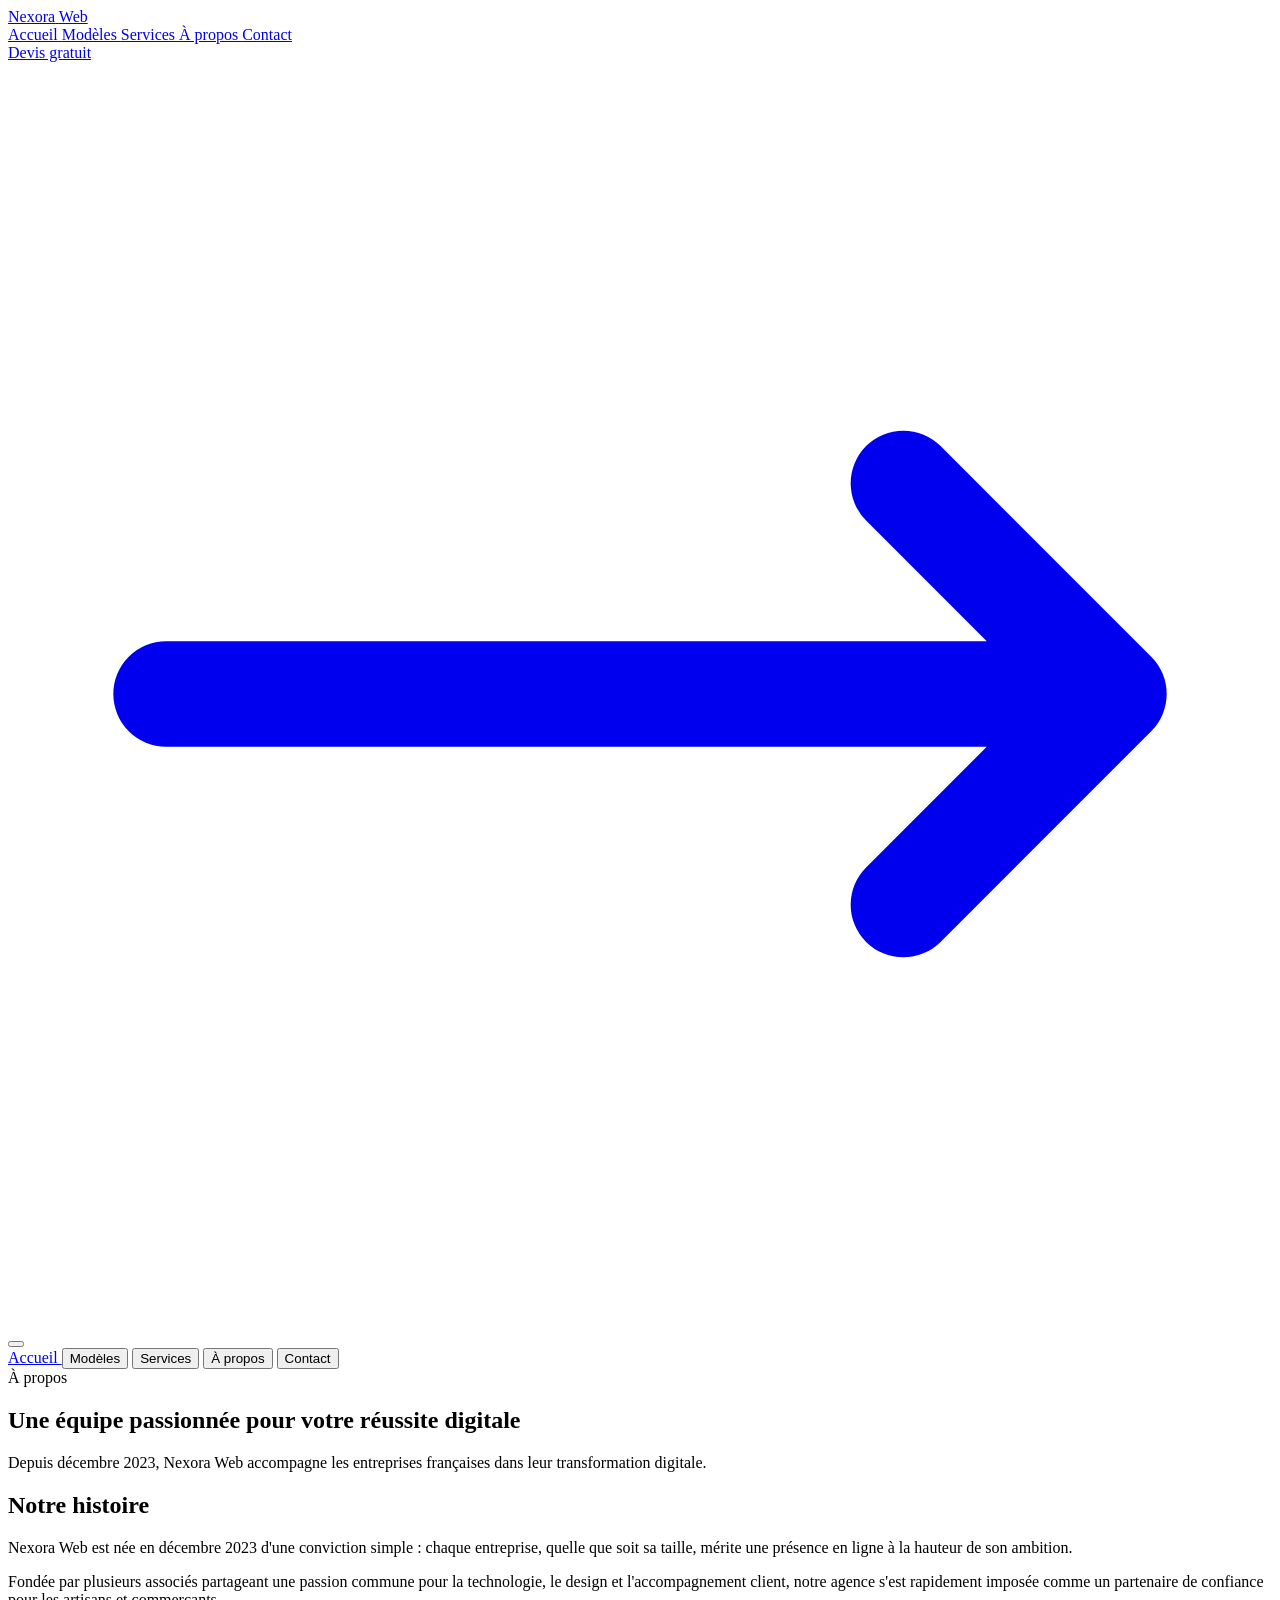
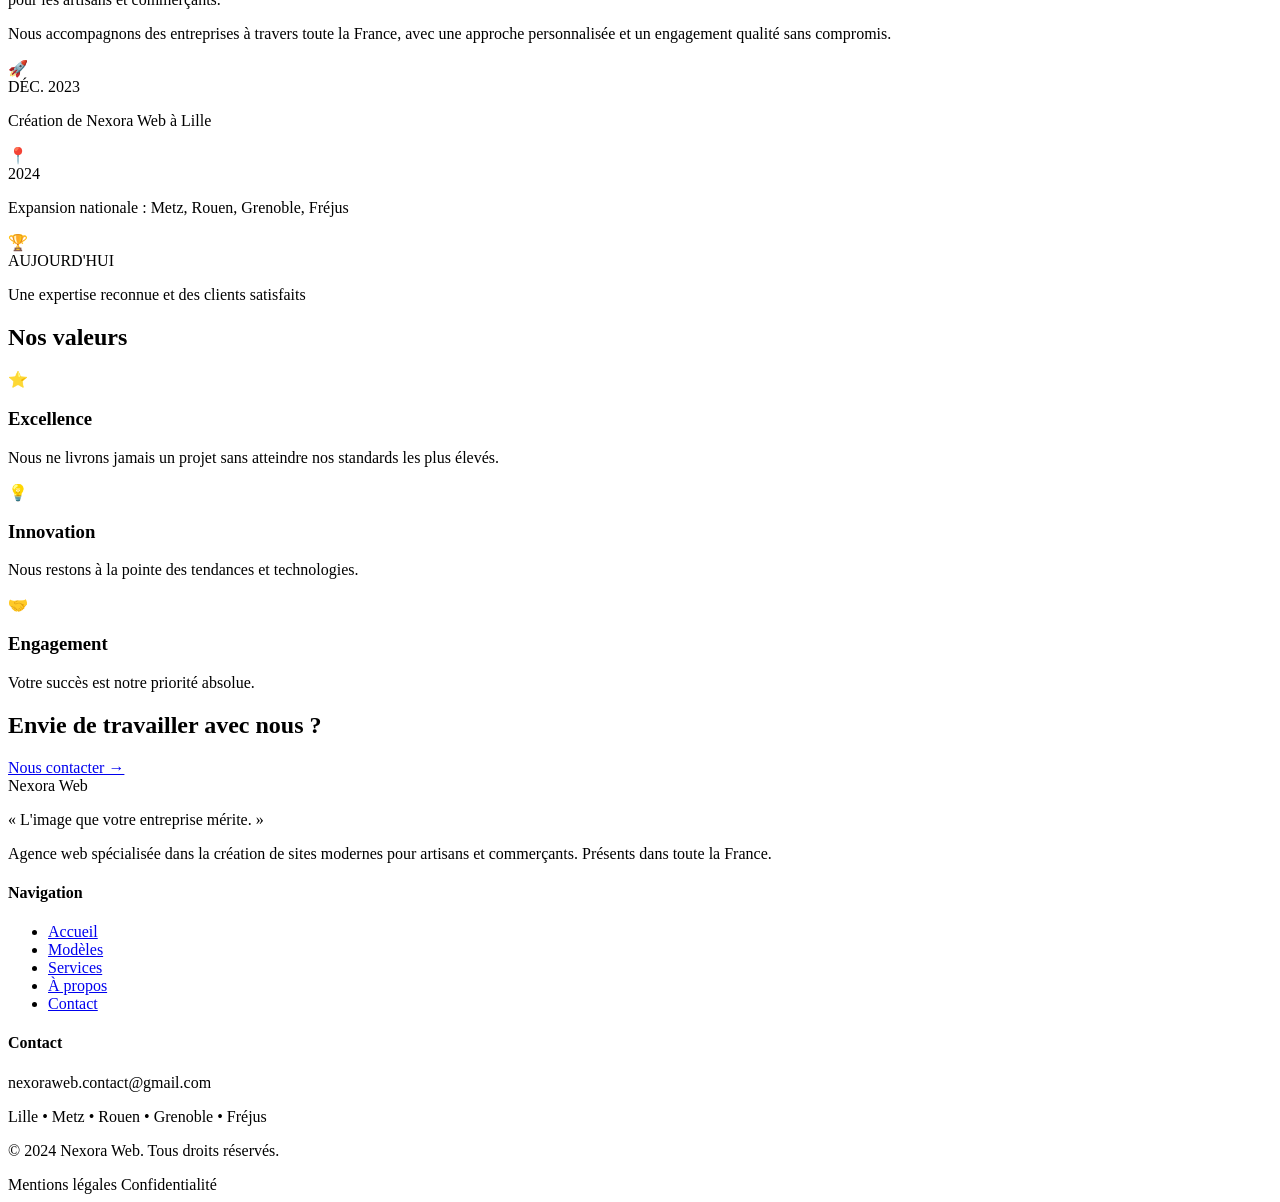
==== about.html @ 643b1c43 "vrai multipage + création de fichiers css pour chaque page" ====
<!DOCTYPE html>
<html lang="fr">
<head>
    <meta charset="UTF-8">
    <meta name="viewport" content="width=device-width, initial-scale=1.0">
    <title>à propos</title>
</head>
<body class="home">
    <div id="nav"></div>


    <main>

        <div id="page-about" class="page">
            <section class="pt-32 pb-16 bg-gradient-to-b from-slate-950 to-slate-900">
                <div class="max-w-7xl mx-auto px-6 lg:px-8">
                <span
                    class="inline-flex items-center gap-2 px-4 py-1.5 bg-blue-500/10 border border-blue-500/20 rounded-full text-blue-400 text-sm font-medium mb-6"
                >
                    <span
                    class="w-1.5 h-1.5 bg-blue-400 rounded-full animate-pulse"
                    ></span>
                    À propos
                </span>
                <h1 class="text-5xl md:text-6xl font-black text-white mb-6">
                    Une équipe passionnée pour votre
                    <span class="gradient-text">réussite digitale</span>
                </h1>
                <p class="text-xl text-slate-400 max-w-2xl">
                    Depuis décembre 2023, Nexora Web accompagne les entreprises
                    françaises dans leur transformation digitale.
                </p>
                </div>
            </section>

            <section class="py-16 bg-slate-900">
                <div class="max-w-7xl mx-auto px-6 lg:px-8">
                <div class="grid lg:grid-cols-2 gap-16 items-center">
                    <div>
                    <h2 class="text-4xl font-black text-white mb-8">
                        Notre histoire
                    </h2>
                    <p class="text-lg text-slate-400 mb-6">
                        Nexora Web est née en décembre 2023 d'une conviction simple :
                        chaque entreprise, quelle que soit sa taille, mérite une
                        présence en ligne à la hauteur de son ambition.
                    </p>
                    <p class="text-lg text-slate-400 mb-6">
                        Fondée par plusieurs associés partageant une passion commune
                        pour la technologie, le design et l'accompagnement client, notre
                        agence s'est rapidement imposée comme un partenaire de confiance
                        pour les artisans et commerçants.
                    </p>
                    <p class="text-lg text-slate-400">
                        Nous accompagnons des entreprises à travers toute la France,
                        avec une approche personnalisée et un engagement qualité sans
                        compromis.
                    </p>
                    </div>
                    <div class="space-y-6">
                    <div class="flex gap-6 items-start">
                        <div
                        class="w-16 h-16 bg-blue-500/10 border border-blue-500/20 rounded-2xl flex items-center justify-center text-2xl shrink-0"
                        >
                        🚀
                        </div>
                        <div>
                        <span class="text-blue-400 font-bold text-sm">DÉC. 2023</span>
                        <p class="text-xl text-white font-semibold mt-1">
                            Création de Nexora Web à Lille
                        </p>
                        </div>
                    </div>
                    <div class="flex gap-6 items-start">
                        <div
                        class="w-16 h-16 bg-blue-500/10 border border-blue-500/20 rounded-2xl flex items-center justify-center text-2xl shrink-0"
                        >
                        📍
                        </div>
                        <div>
                        <span class="text-blue-400 font-bold text-sm">2024</span>
                        <p class="text-xl text-white font-semibold mt-1">
                            Expansion nationale : Metz, Rouen, Grenoble, Fréjus
                        </p>
                        </div>
                    </div>
                    <div class="flex gap-6 items-start">
                        <div
                        class="w-16 h-16 bg-blue-500/10 border border-blue-500/20 rounded-2xl flex items-center justify-center text-2xl shrink-0"
                        >
                        🏆
                        </div>
                        <div>
                        <span class="text-blue-400 font-bold text-sm"
                            >AUJOURD'HUI</span
                        >
                        <p class="text-xl text-white font-semibold mt-1">
                            Une expertise reconnue et des clients satisfaits
                        </p>
                        </div>
                    </div>
                    </div>
                </div>
                </div>
            </section>

            <section class="py-16 bg-slate-950">
                <div class="max-w-7xl mx-auto px-6 lg:px-8">
                <h2 class="text-4xl font-black text-white mb-12 text-center">
                    Nos valeurs
                </h2>
                <div class="grid md:grid-cols-3 gap-8">
                    <div
                    class="p-10 bg-slate-900/50 rounded-3xl border border-white/5 text-center"
                    >
                    <div class="text-6xl mb-6">⭐</div>
                    <h3 class="text-2xl font-bold text-amber-400 mb-4">Excellence</h3>
                    <p class="text-slate-400">
                        Nous ne livrons jamais un projet sans atteindre nos standards
                        les plus élevés.
                    </p>
                    </div>
                    <div
                    class="p-10 bg-slate-900/50 rounded-3xl border border-white/5 text-center"
                    >
                    <div class="text-6xl mb-6">💡</div>
                    <h3 class="text-2xl font-bold gradient-text mb-4">Innovation</h3>
                    <p class="text-slate-400">
                        Nous restons à la pointe des tendances et technologies.
                    </p>
                    </div>
                    <div
                    class="p-10 bg-slate-900/50 rounded-3xl border border-white/5 text-center"
                    >
                    <div class="text-6xl mb-6">🤝</div>
                    <h3 class="text-2xl font-bold text-emerald-400 mb-4">
                        Engagement
                    </h3>
                    <p class="text-slate-400">
                        Votre succès est notre priorité absolue.
                    </p>
                    </div>
                </div>
                </div>
            </section>

            <section class="py-24 bg-gradient-to-br from-blue-600 to-indigo-700">
                <div class="max-w-4xl mx-auto px-6 text-center">
                <h2 class="text-4xl md:text-5xl font-black text-white mb-6">
                    Envie de travailler avec nous ?
                </h2>
                <a
                    href="./contact.html"
                    class="px-10 py-5 bg-white text-blue-600 font-bold text-lg rounded-2xl hover:shadow-2xl transition-all"
                >
                    Nous contacter →
                </a>
                </div>
            </section>
        </div>

    </main>



    <div id="footer"></div>

    <script src="./assets/js/main.js"></script>
</body>
</html>
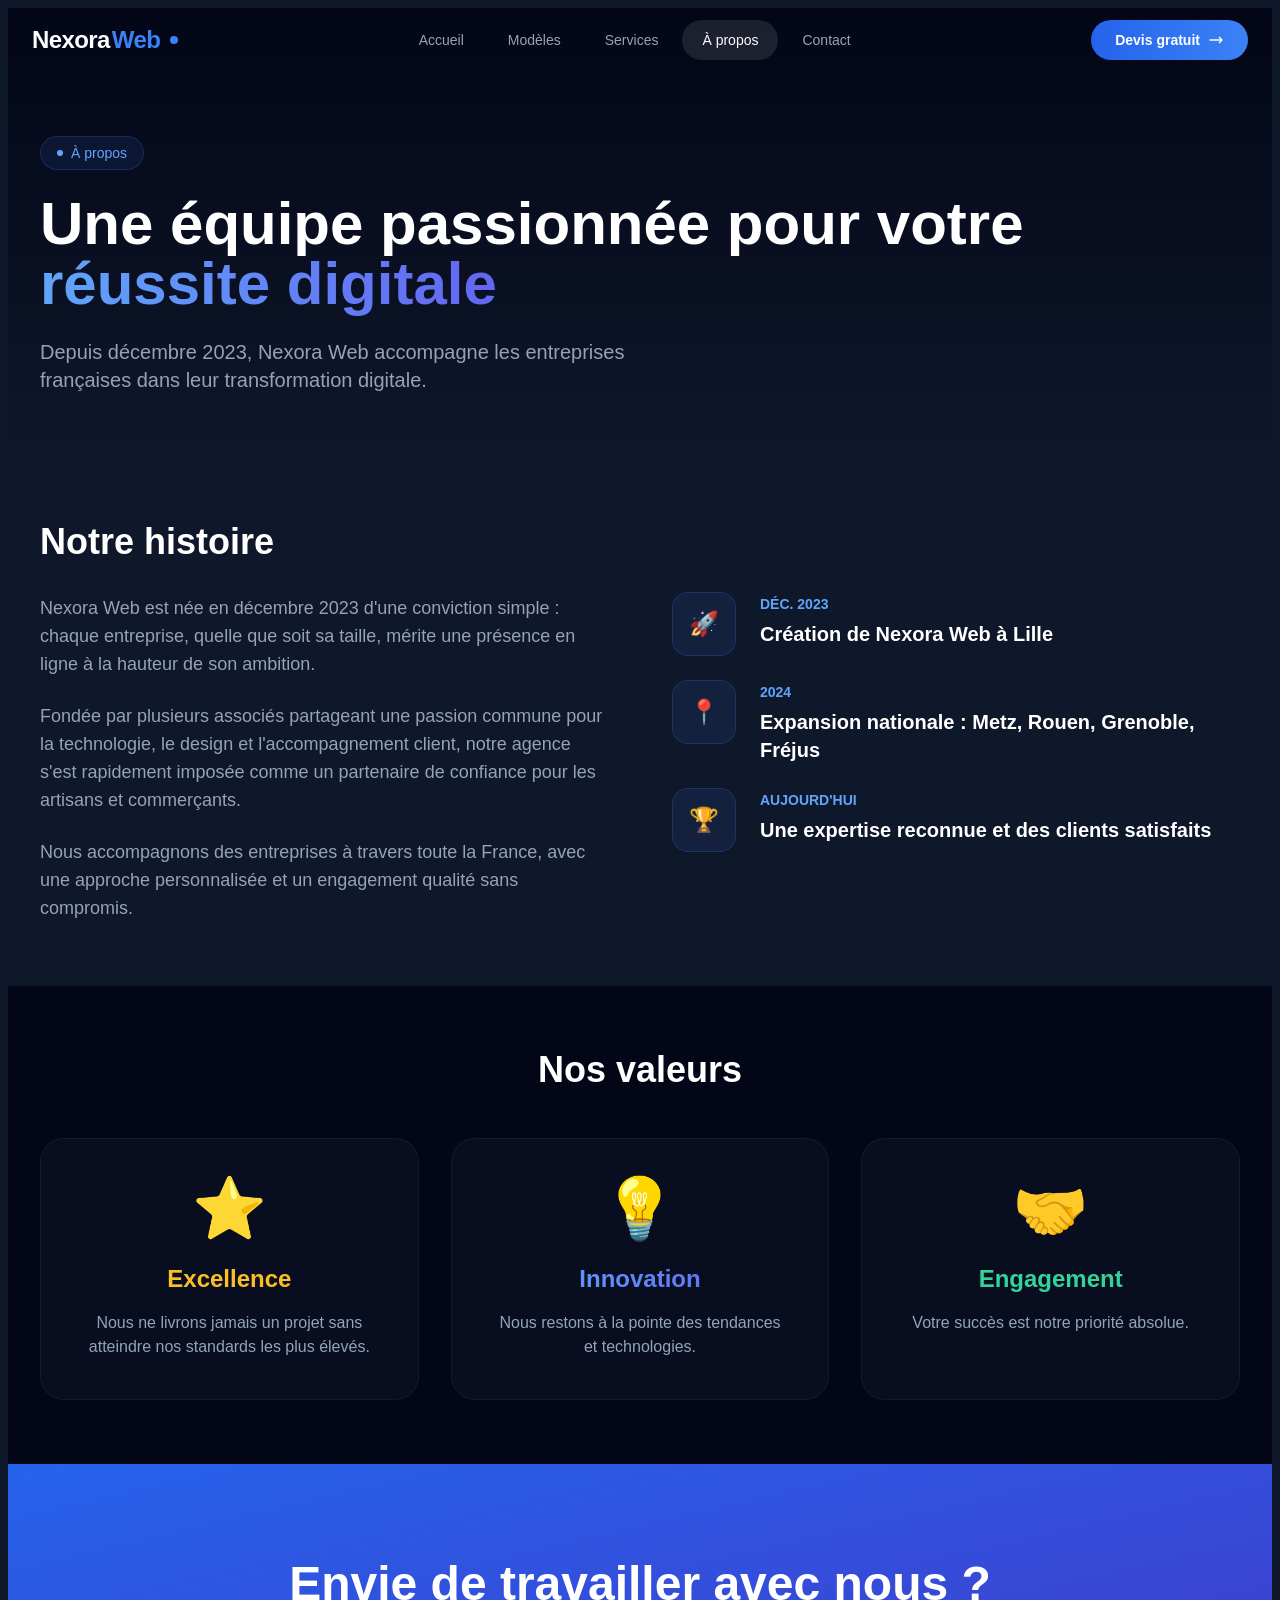
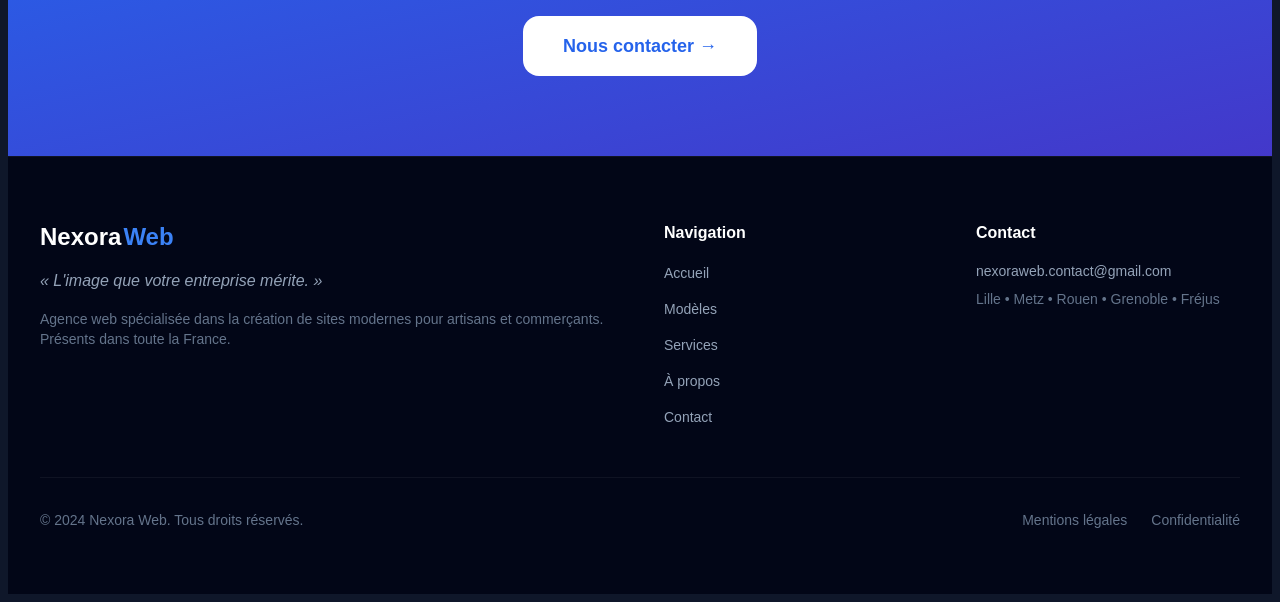
==== commit 3d4d6289: "fix bug css" ====
--- a/about.html
+++ b/about.html
@@ -4,6 +4,7 @@
     <meta charset="UTF-8">
     <meta name="viewport" content="width=device-width, initial-scale=1.0">
     <title>à propos</title>
+    <link href="./assets/css/base.css" rel="stylesheet"/>
 </head>
 <body class="home">
     <div id="nav"></div>
@@ -11,7 +12,7 @@
 
     <main>
 
-        <div id="page-about" class="page">
+        <div id="page-about" >
             <section class="pt-32 pb-16 bg-gradient-to-b from-slate-950 to-slate-900">
                 <div class="max-w-7xl mx-auto px-6 lg:px-8">
                 <span
--- a/assets/css/base.css
+++ b/assets/css/base.css
@@ -0,0 +1,2032 @@
+* {
+    font-family:
+        "Inter",
+        -apple-system,
+        BlinkMacSystemFont,
+        sans-serif;
+}
+
+html {
+    scroll-behavior: smooth;
+}
+
+.gradient-text {
+    background: linear-gradient(to right, #60a5fa, #6366f1);
+    -webkit-background-clip: text;
+    -webkit-text-fill-color: transparent;
+    background-clip: text;
+}
+
+.page {
+    display: none;
+}
+
+.page.active {
+    display: block;
+}
+
+.nav-link.active {
+    color: white !important;
+    background: rgba(255, 255, 255, 0.1) !important;
+}
+
+.project-card:hover .project-overlay {
+    opacity: 1;
+}
+
+@keyframes float {
+
+    0%,
+    100% {
+        transform: translateY(0px) rotate(12deg);
+    }
+
+    50% {
+        transform: translateY(-10px) rotate(12deg);
+    }
+}
+
+.animate-float {
+    animation: float 3s ease-in-out infinite;
+}
+
+*,
+::before,
+::after {
+    --tw-border-spacing-x: 0;
+    --tw-border-spacing-y: 0;
+    --tw-translate-x: 0;
+    --tw-translate-y: 0;
+    --tw-rotate: 0;
+    --tw-skew-x: 0;
+    --tw-skew-y: 0;
+    --tw-scale-x: 1;
+    --tw-scale-y: 1;
+    --tw-pan-x: ;
+    --tw-pan-y: ;
+    --tw-pinch-zoom: ;
+    --tw-scroll-snap-strictness: proximity;
+    --tw-gradient-from-position: ;
+    --tw-gradient-via-position: ;
+    --tw-gradient-to-position: ;
+    --tw-ordinal: ;
+    --tw-slashed-zero: ;
+    --tw-numeric-figure: ;
+    --tw-numeric-spacing: ;
+    --tw-numeric-fraction: ;
+    --tw-ring-inset: ;
+    --tw-ring-offset-width: 0px;
+    --tw-ring-offset-color: #fff;
+    --tw-ring-color: rgb(59 130 246 / 0.5);
+    --tw-ring-offset-shadow: 0 0 #0000;
+    --tw-ring-shadow: 0 0 #0000;
+    --tw-shadow: 0 0 #0000;
+    --tw-shadow-colored: 0 0 #0000;
+    --tw-blur: ;
+    --tw-brightness: ;
+    --tw-contrast: ;
+    --tw-grayscale: ;
+    --tw-hue-rotate: ;
+    --tw-invert: ;
+    --tw-saturate: ;
+    --tw-sepia: ;
+    --tw-drop-shadow: ;
+    --tw-backdrop-blur: ;
+    --tw-backdrop-brightness: ;
+    --tw-backdrop-contrast: ;
+    --tw-backdrop-grayscale: ;
+    --tw-backdrop-hue-rotate: ;
+    --tw-backdrop-invert: ;
+    --tw-backdrop-opacity: ;
+    --tw-backdrop-saturate: ;
+    --tw-backdrop-sepia: ;
+    --tw-contain-size: ;
+    --tw-contain-layout: ;
+    --tw-contain-paint: ;
+    --tw-contain-style: ;
+}
+
+::backdrop {
+    --tw-border-spacing-x: 0;
+    --tw-border-spacing-y: 0;
+    --tw-translate-x: 0;
+    --tw-translate-y: 0;
+    --tw-rotate: 0;
+    --tw-skew-x: 0;
+    --tw-skew-y: 0;
+    --tw-scale-x: 1;
+    --tw-scale-y: 1;
+    --tw-pan-x: ;
+    --tw-pan-y: ;
+    --tw-pinch-zoom: ;
+    --tw-scroll-snap-strictness: proximity;
+    --tw-gradient-from-position: ;
+    --tw-gradient-via-position: ;
+    --tw-gradient-to-position: ;
+    --tw-ordinal: ;
+    --tw-slashed-zero: ;
+    --tw-numeric-figure: ;
+    --tw-numeric-spacing: ;
+    --tw-numeric-fraction: ;
+    --tw-ring-inset: ;
+    --tw-ring-offset-width: 0px;
+    --tw-ring-offset-color: #fff;
+    --tw-ring-color: rgb(59 130 246 / 0.5);
+    --tw-ring-offset-shadow: 0 0 #0000;
+    --tw-ring-shadow: 0 0 #0000;
+    --tw-shadow: 0 0 #0000;
+    --tw-shadow-colored: 0 0 #0000;
+    --tw-blur: ;
+    --tw-brightness: ;
+    --tw-contrast: ;
+    --tw-grayscale: ;
+    --tw-hue-rotate: ;
+    --tw-invert: ;
+    --tw-saturate: ;
+    --tw-sepia: ;
+    --tw-drop-shadow: ;
+    --tw-backdrop-blur: ;
+    --tw-backdrop-brightness: ;
+    --tw-backdrop-contrast: ;
+    --tw-backdrop-grayscale: ;
+    --tw-backdrop-hue-rotate: ;
+    --tw-backdrop-invert: ;
+    --tw-backdrop-opacity: ;
+    --tw-backdrop-saturate: ;
+    --tw-backdrop-sepia: ;
+    --tw-contain-size: ;
+    --tw-contain-layout: ;
+    --tw-contain-paint: ;
+    --tw-contain-style: ;
+}
+
+/* ! tailwindcss v3.4.17 | MIT License | https://tailwindcss.com */
+*,
+::after,
+::before {
+    box-sizing: border-box;
+    border-width: 0;
+    border-style: solid;
+    border-color: #e5e7eb;
+}
+
+::after,
+::before {
+    --tw-content: "";
+}
+
+:host,
+html {
+    line-height: 1.5;
+    -webkit-text-size-adjust: 100%;
+    -moz-tab-size: 4;
+    tab-size: 4;
+    font-family:
+        ui-sans-serif, system-ui, sans-serif, "Apple Color Emoji",
+        "Segoe UI Emoji", "Segoe UI Symbol", "Noto Color Emoji";
+    font-feature-settings: normal;
+    font-variation-settings: normal;
+    -webkit-tap-highlight-color: transparent;
+}
+
+body {
+    background: #0f172a;
+    color: white;
+    min-height: 100vh;
+}
+
+
+
+hr {
+    height: 0;
+    color: inherit;
+    border-top-width: 1px;
+}
+
+abbr:where([title]) {
+    -webkit-text-decoration: underline dotted;
+    text-decoration: underline dotted;
+}
+
+h1,
+h2,
+h3,
+h4,
+h5,
+h6 {
+    font-size: inherit;
+    font-weight: inherit;
+}
+
+a {
+    color: inherit;
+    text-decoration: inherit;
+}
+
+b,
+strong {
+    font-weight: bolder;
+}
+
+code,
+kbd,
+pre,
+samp {
+    font-family:
+        ui-monospace, SFMono-Regular, Menlo, Monaco, Consolas,
+        "Liberation Mono", "Courier New", monospace;
+    font-feature-settings: normal;
+    font-variation-settings: normal;
+    font-size: 1em;
+}
+
+small {
+    font-size: 80%;
+}
+
+sub,
+sup {
+    font-size: 75%;
+    line-height: 0;
+    position: relative;
+    vertical-align: baseline;
+}
+
+sub {
+    bottom: -0.25em;
+}
+
+sup {
+    top: -0.5em;
+}
+
+table {
+    text-indent: 0;
+    border-color: inherit;
+    border-collapse: collapse;
+}
+
+button,
+input,
+optgroup,
+select,
+textarea {
+    font-family: inherit;
+    font-feature-settings: inherit;
+    font-variation-settings: inherit;
+    font-size: 100%;
+    font-weight: inherit;
+    line-height: inherit;
+    letter-spacing: inherit;
+    color: inherit;
+    margin: 0;
+    padding: 0;
+}
+
+button,
+select {
+    text-transform: none;
+}
+
+button,
+input:where([type="button"]),
+input:where([type="reset"]),
+input:where([type="submit"]) {
+    appearance: textfield;
+    -webkit-appearance: button;
+    background-color: transparent;
+    background-image: none;
+}
+
+:-moz-focusring {
+    outline: auto;
+}
+
+:-moz-ui-invalid {
+    box-shadow: none;
+}
+
+progress {
+    vertical-align: baseline;
+}
+
+::-webkit-inner-spin-button,
+::-webkit-outer-spin-button {
+    height: auto;
+}
+
+[type="search"] {
+    appearance: textfield;
+    -webkit-appearance: textfield;
+    outline-offset: -2px;
+}
+
+::-webkit-search-decoration {
+    -webkit-appearance: none;
+}
+
+::-webkit-file-upload-button {
+    -webkit-appearance: button;
+    font: inherit;
+}
+
+summary {
+    display: list-item;
+}
+
+blockquote,
+dd,
+dl,
+figure,
+h1,
+h2,
+h3,
+h4,
+h5,
+h6,
+hr,
+p,
+pre {
+    margin: 0;
+}
+
+fieldset {
+    margin: 0;
+    padding: 0;
+}
+
+legend {
+    padding: 0;
+}
+
+menu,
+ol,
+ul {
+    list-style: none;
+    margin: 0;
+    padding: 0;
+}
+
+dialog {
+    padding: 0;
+}
+
+textarea {
+    resize: vertical;
+}
+
+input::placeholder,
+textarea::placeholder {
+    opacity: 1;
+    color: #9ca3af;
+}
+
+[role="button"],
+button {
+    cursor: pointer;
+}
+
+:disabled {
+    cursor: default;
+}
+
+audio,
+canvas,
+embed,
+iframe,
+img,
+object,
+svg,
+video {
+    display: block;
+
+}
+
+img,
+video {
+    max-width: 100%;
+    height: auto;
+}
+
+[hidden]:where(:not([hidden="until-found"])) {
+    display: none;
+}
+
+.fixed {
+    position: fixed;
+}
+
+.absolute {
+    position: absolute;
+}
+
+.relative {
+    position: relative;
+}
+
+.inset-0 {
+    inset: 0px;
+}
+
+.inset-4 {
+    inset: 1rem;
+}
+
+.-left-4 {
+    left: -1rem;
+}
+
+.bottom-0 {
+    bottom: 0px;
+}
+
+.bottom-16 {
+    bottom: 4rem;
+}
+
+.left-0 {
+    left: 0px;
+}
+
+.left-1\/4 {
+    left: 25%;
+}
+
+.left-12 {
+    left: 3rem;
+}
+
+.right-0 {
+    right: 0px;
+}
+
+.right-1\/4 {
+    right: 25%;
+}
+
+.right-8 {
+    right: 2rem;
+}
+
+.top-0 {
+    top: 0px;
+}
+
+.top-28 {
+    top: 7rem;
+}
+
+.top-36 {
+    top: 9rem;
+}
+
+.z-10 {
+    z-index: 10;
+}
+
+.z-50 {
+    z-index: 50;
+}
+
+.mx-auto {
+    margin-left: auto;
+    margin-right: auto;
+}
+
+.mb-1 {
+    margin-bottom: 0.25rem;
+}
+
+.mb-1\.5 {
+    margin-bottom: 0.375rem;
+}
+
+.mb-10 {
+    margin-bottom: 2.5rem;
+}
+
+.mb-12 {
+    margin-bottom: 3rem;
+}
+
+.mb-16 {
+    margin-bottom: 4rem;
+}
+
+.mb-2 {
+    margin-bottom: 0.5rem;
+}
+
+.mb-3 {
+    margin-bottom: 0.75rem;
+}
+
+.mb-4 {
+    margin-bottom: 1rem;
+}
+
+.mb-6 {
+    margin-bottom: 1.5rem;
+}
+
+.mb-8 {
+    margin-bottom: 2rem;
+}
+
+.ml-2 {
+    margin-left: 0.5rem;
+}
+
+.mt-1 {
+    margin-top: 0.25rem;
+}
+
+.mt-12 {
+    margin-top: 3rem;
+}
+
+.mt-16 {
+    margin-top: 4rem;
+}
+
+.mt-2 {
+    margin-top: 0.5rem;
+}
+
+.mt-3 {
+    margin-top: 0.75rem;
+}
+
+.mt-4 {
+    margin-top: 1rem;
+}
+
+.block {
+    display: block;
+}
+
+.flex {
+    display: flex;
+}
+
+.inline-flex {
+    display: inline-flex;
+}
+
+.grid {
+    display: grid;
+}
+
+.hidden {
+    display: none;
+}
+
+.h-0\.5 {
+    height: 0.125rem;
+}
+
+.h-1\.5 {
+    height: 0.375rem;
+}
+
+.h-10 {
+    height: 2.5rem;
+}
+
+.h-12 {
+    height: 3rem;
+}
+
+.h-14 {
+    height: 3.5rem;
+}
+
+.h-16 {
+    height: 4rem;
+}
+
+.h-2 {
+    height: 0.5rem;
+}
+
+.h-2\.5 {
+    height: 0.625rem;
+}
+
+.h-20 {
+    height: 5rem;
+}
+
+.h-24 {
+    height: 6rem;
+}
+
+.h-3 {
+    height: 0.75rem;
+}
+
+.h-4 {
+    height: 1rem;
+}
+
+.h-6 {
+    height: 1.5rem;
+}
+
+.h-7 {
+    height: 1.75rem;
+}
+
+.h-8 {
+    height: 2rem;
+}
+
+.h-80 {
+    height: 20rem;
+}
+
+.h-96 {
+    height: 24rem;
+}
+
+.h-\[600px\] {
+    height: 600px;
+}
+
+.h-64 {
+    height: 16rem;
+}
+
+.max-h-0 {
+    max-height: 0px;
+}
+
+.min-h-screen {
+    min-height: 100vh;
+}
+
+.w-1\.5 {
+    width: 0.375rem;
+}
+
+.w-10 {
+    width: 2.5rem;
+}
+
+.w-12 {
+    width: 3rem;
+}
+
+.w-14 {
+    width: 3.5rem;
+}
+
+.w-16 {
+    width: 4rem;
+}
+
+.w-2 {
+    width: 0.5rem;
+}
+
+.w-2\.5 {
+    width: 0.625rem;
+}
+
+.w-2\/3 {
+    width: 66.666667%;
+}
+
+.w-20 {
+    width: 5rem;
+}
+
+.w-3\/4 {
+    width: 75%;
+}
+
+.w-4 {
+    width: 1rem;
+}
+
+.w-6 {
+    width: 1.5rem;
+}
+
+.w-64 {
+    width: 16rem;
+}
+
+.w-7 {
+    width: 1.75rem;
+}
+
+.w-72 {
+    width: 18rem;
+}
+
+.w-8 {
+    width: 2rem;
+}
+
+.w-80 {
+    width: 20rem;
+}
+
+.w-96 {
+    width: 24rem;
+}
+
+.w-full {
+    width: 100%;
+}
+
+.w-1\/2 {
+    width: 50%;
+}
+
+.max-w-2xl {
+    max-width: 42rem;
+}
+
+.max-w-4xl {
+    max-width: 56rem;
+}
+
+.max-w-7xl {
+    max-width: 80rem;
+}
+
+.max-w-xl {
+    max-width: 36rem;
+}
+
+.flex-1 {
+    flex: 1 1 0%;
+}
+
+.shrink-0 {
+    flex-shrink: 0;
+}
+
+@keyframes pulse {
+    50% {
+        opacity: 0.5;
+    }
+}
+
+.animate-pulse {
+    animation: pulse 2s cubic-bezier(0.4, 0, 0.6, 1) infinite;
+}
+
+.cursor-pointer {
+    cursor: pointer;
+}
+
+.resize-none {
+    resize: none;
+}
+
+.grid-cols-3 {
+    grid-template-columns: repeat(3, minmax(0, 1fr));
+}
+
+.grid-cols-2 {
+    grid-template-columns: repeat(2, minmax(0, 1fr));
+}
+
+.flex-col {
+    flex-direction: column;
+}
+
+.flex-wrap {
+    flex-wrap: wrap;
+}
+
+.items-start {
+    align-items: flex-start;
+}
+
+.items-center {
+    align-items: center;
+}
+
+.justify-end {
+    justify-content: flex-end;
+}
+
+.justify-center {
+    justify-content: center;
+}
+
+.justify-between {
+    justify-content: space-between;
+}
+
+.gap-0\.5 {
+    gap: 0.125rem;
+}
+
+.gap-1 {
+    gap: 0.25rem;
+}
+
+.gap-1\.5 {
+    gap: 0.375rem;
+}
+
+.gap-12 {
+    gap: 3rem;
+}
+
+.gap-16 {
+    gap: 4rem;
+}
+
+.gap-2 {
+    gap: 0.5rem;
+}
+
+.gap-3 {
+    gap: 0.75rem;
+}
+
+.gap-4 {
+    gap: 1rem;
+}
+
+.gap-6 {
+    gap: 1.5rem;
+}
+
+.gap-8 {
+    gap: 2rem;
+}
+
+.space-y-24> :not([hidden])~ :not([hidden]) {
+    --tw-space-y-reverse: 0;
+    margin-top: calc(6rem * calc(1 - var(--tw-space-y-reverse)));
+    margin-bottom: calc(6rem * var(--tw-space-y-reverse));
+}
+
+.space-y-3> :not([hidden])~ :not([hidden]) {
+    --tw-space-y-reverse: 0;
+    margin-top: calc(0.75rem * calc(1 - var(--tw-space-y-reverse)));
+    margin-bottom: calc(0.75rem * var(--tw-space-y-reverse));
+}
+
+.space-y-4> :not([hidden])~ :not([hidden]) {
+    --tw-space-y-reverse: 0;
+    margin-top: calc(1rem * calc(1 - var(--tw-space-y-reverse)));
+    margin-bottom: calc(1rem * var(--tw-space-y-reverse));
+}
+
+.space-y-6> :not([hidden])~ :not([hidden]) {
+    --tw-space-y-reverse: 0;
+    margin-top: calc(1.5rem * calc(1 - var(--tw-space-y-reverse)));
+    margin-bottom: calc(1.5rem * var(--tw-space-y-reverse));
+}
+
+.space-y-8> :not([hidden])~ :not([hidden]) {
+    --tw-space-y-reverse: 0;
+    margin-top: calc(2rem * calc(1 - var(--tw-space-y-reverse)));
+    margin-bottom: calc(2rem * var(--tw-space-y-reverse));
+}
+
+.overflow-hidden {
+    overflow: hidden;
+}
+
+.overflow-x-hidden {
+    overflow-x: hidden;
+}
+
+.rounded {
+    border-radius: 0.25rem;
+}
+
+.rounded-2xl {
+    border-radius: 1rem;
+}
+
+.rounded-3xl {
+    border-radius: 1.5rem;
+}
+
+.rounded-full {
+    border-radius: 9999px;
+}
+
+.rounded-lg {
+    border-radius: 0.5rem;
+}
+
+.rounded-xl {
+    border-radius: 0.75rem;
+}
+
+.border {
+    border-width: 1px;
+}
+
+.border-2 {
+    border-width: 2px;
+}
+
+.border-t {
+    border-top-width: 1px;
+}
+
+.border-blue-500\/20 {
+    border-color: rgb(59 130 246 / 0.2);
+}
+
+.border-blue-500\/30 {
+    border-color: rgb(59 130 246 / 0.3);
+}
+
+.border-white\/10 {
+    border-color: rgb(255 255 255 / 0.1);
+}
+
+.border-white\/20 {
+    border-color: rgb(255 255 255 / 0.2);
+}
+
+.border-white\/30 {
+    border-color: rgb(255 255 255 / 0.3);
+}
+
+.border-white\/5 {
+    border-color: rgb(255 255 255 / 0.05);
+}
+
+.bg-amber-500\/10 {
+    background-color: rgb(245 158 11 / 0.1);
+}
+
+.bg-amber-500\/30 {
+    background-color: rgb(245 158 11 / 0.3);
+}
+
+.bg-blue-400 {
+    --tw-bg-opacity: 1;
+    background-color: rgb(96 165 250 / var(--tw-bg-opacity, 1));
+}
+
+.bg-blue-500 {
+    --tw-bg-opacity: 1;
+    background-color: rgb(59 130 246 / var(--tw-bg-opacity, 1));
+}
+
+.bg-blue-500\/10 {
+    background-color: rgb(59 130 246 / 0.1);
+}
+
+.bg-blue-500\/20 {
+    background-color: rgb(59 130 246 / 0.2);
+}
+
+.bg-blue-600\/20 {
+    background-color: rgb(37 99 235 / 0.2);
+}
+
+.bg-emerald-500\/10 {
+    background-color: rgb(16 185 129 / 0.1);
+}
+
+.bg-emerald-500\/20 {
+    background-color: rgb(16 185 129 / 0.2);
+}
+
+.bg-emerald-600\/30 {
+    background-color: rgb(5 150 105 / 0.3);
+}
+
+.bg-green-500 {
+    --tw-bg-opacity: 1;
+    background-color: rgb(34 197 94 / var(--tw-bg-opacity, 1));
+}
+
+.bg-indigo-600\/20 {
+    background-color: rgb(79 70 229 / 0.2);
+}
+
+.bg-red-500 {
+    --tw-bg-opacity: 1;
+    background-color: rgb(239 68 68 / var(--tw-bg-opacity, 1));
+}
+
+.bg-rose-500\/30 {
+    background-color: rgb(244 63 94 / 0.3);
+}
+
+.bg-slate-700 {
+    --tw-bg-opacity: 1;
+    background-color: rgb(51 65 85 / var(--tw-bg-opacity, 1));
+}
+
+.bg-slate-700\/40 {
+    background-color: rgb(51 65 85 / 0.4);
+}
+
+.bg-slate-700\/50 {
+    background-color: rgb(51 65 85 / 0.5);
+}
+
+.bg-slate-700\/60 {
+    background-color: rgb(51 65 85 / 0.6);
+}
+
+.bg-slate-800 {
+    --tw-bg-opacity: 1;
+    background-color: rgb(30 41 59 / var(--tw-bg-opacity, 1));
+}
+
+.bg-slate-800\/90 {
+    background-color: rgb(30 41 59 / 0.9);
+}
+
+.bg-slate-900 {
+    --tw-bg-opacity: 1;
+    background-color: rgb(15 23 42 / var(--tw-bg-opacity, 1));
+}
+
+.bg-slate-900\/50 {
+    background-color: rgb(15 23 42 / 0.5);
+}
+
+.bg-slate-950 {
+    --tw-bg-opacity: 1;
+    background-color: rgb(2 6 23 / var(--tw-bg-opacity, 1));
+}
+
+.bg-slate-950\/30 {
+    background-color: rgb(2 6 23 / 0.3);
+}
+
+.bg-slate-950\/50 {
+    background-color: rgb(2 6 23 / 0.5);
+}
+
+.bg-transparent {
+    background-color: transparent;
+}
+
+.bg-violet-500\/10 {
+    background-color: rgb(139 92 246 / 0.1);
+}
+
+.bg-white {
+    --tw-bg-opacity: 1;
+    background-color: rgb(255 255 255 / var(--tw-bg-opacity, 1));
+}
+
+.bg-yellow-500 {
+    --tw-bg-opacity: 1;
+    background-color: rgb(234 179 8 / var(--tw-bg-opacity, 1));
+}
+
+.bg-slate-700\/30 {
+    background-color: rgb(51 65 85 / 0.3);
+}
+
+.bg-slate-800\/60 {
+    background-color: rgb(30 41 59 / 0.6);
+}
+
+.bg-slate-900\/95 {
+    background-color: rgb(15 23 42 / 0.95);
+}
+
+.bg-white\/10 {
+    background-color: rgb(255 255 255 / 0.1);
+}
+
+.bg-gradient-to-b {
+    background-image: linear-gradient(to bottom, var(--tw-gradient-stops));
+}
+
+.bg-gradient-to-br {
+    background-image: linear-gradient(to bottom right,
+            var(--tw-gradient-stops));
+}
+
+.bg-gradient-to-r {
+    background-image: linear-gradient(to right, var(--tw-gradient-stops));
+}
+
+.bg-gradient-to-t {
+    background-image: linear-gradient(to top, var(--tw-gradient-stops));
+}
+
+.from-amber-600\/30 {
+    --tw-gradient-from: rgb(217 119 6 / 0.3) var(--tw-gradient-from-position);
+    --tw-gradient-to: rgb(217 119 6 / 0) var(--tw-gradient-to-position);
+    --tw-gradient-stops: var(--tw-gradient-from), var(--tw-gradient-to);
+}
+
+.from-blue-600 {
+    --tw-gradient-from: #2563eb var(--tw-gradient-from-position);
+    --tw-gradient-to: rgb(37 99 235 / 0) var(--tw-gradient-to-position);
+    --tw-gradient-stops: var(--tw-gradient-from), var(--tw-gradient-to);
+}
+
+.from-emerald-500\/40 {
+    --tw-gradient-from: rgb(16 185 129 / 0.4) var(--tw-gradient-from-position);
+    --tw-gradient-to: rgb(16 185 129 / 0) var(--tw-gradient-to-position);
+    --tw-gradient-stops: var(--tw-gradient-from), var(--tw-gradient-to);
+}
+
+.from-rose-500\/20 {
+    --tw-gradient-from: rgb(244 63 94 / 0.2) var(--tw-gradient-from-position);
+    --tw-gradient-to: rgb(244 63 94 / 0) var(--tw-gradient-to-position);
+    --tw-gradient-stops: var(--tw-gradient-from), var(--tw-gradient-to);
+}
+
+.from-rose-500\/40 {
+    --tw-gradient-from: rgb(244 63 94 / 0.4) var(--tw-gradient-from-position);
+    --tw-gradient-to: rgb(244 63 94 / 0) var(--tw-gradient-to-position);
+    --tw-gradient-stops: var(--tw-gradient-from), var(--tw-gradient-to);
+}
+
+.from-slate-950 {
+    --tw-gradient-from: #020617 var(--tw-gradient-from-position);
+    --tw-gradient-to: rgb(2 6 23 / 0) var(--tw-gradient-to-position);
+    --tw-gradient-stops: var(--tw-gradient-from), var(--tw-gradient-to);
+}
+
+.from-amber-500 {
+    --tw-gradient-from: #f59e0b var(--tw-gradient-from-position);
+    --tw-gradient-to: rgb(245 158 11 / 0) var(--tw-gradient-to-position);
+    --tw-gradient-stops: var(--tw-gradient-from), var(--tw-gradient-to);
+}
+
+.from-blue-500 {
+    --tw-gradient-from: #3b82f6 var(--tw-gradient-from-position);
+    --tw-gradient-to: rgb(59 130 246 / 0) var(--tw-gradient-to-position);
+    --tw-gradient-stops: var(--tw-gradient-from), var(--tw-gradient-to);
+}
+
+.from-cyan-500 {
+    --tw-gradient-from: #06b6d4 var(--tw-gradient-from-position);
+    --tw-gradient-to: rgb(6 182 212 / 0) var(--tw-gradient-to-position);
+    --tw-gradient-stops: var(--tw-gradient-from), var(--tw-gradient-to);
+}
+
+.from-emerald-500 {
+    --tw-gradient-from: #10b981 var(--tw-gradient-from-position);
+    --tw-gradient-to: rgb(16 185 129 / 0) var(--tw-gradient-to-position);
+    --tw-gradient-stops: var(--tw-gradient-from), var(--tw-gradient-to);
+}
+
+.from-indigo-500 {
+    --tw-gradient-from: #6366f1 var(--tw-gradient-from-position);
+    --tw-gradient-to: rgb(99 102 241 / 0) var(--tw-gradient-to-position);
+    --tw-gradient-stops: var(--tw-gradient-from), var(--tw-gradient-to);
+}
+
+.from-orange-500 {
+    --tw-gradient-from: #f97316 var(--tw-gradient-from-position);
+    --tw-gradient-to: rgb(249 115 22 / 0) var(--tw-gradient-to-position);
+    --tw-gradient-stops: var(--tw-gradient-from), var(--tw-gradient-to);
+}
+
+.from-pink-500 {
+    --tw-gradient-from: #ec4899 var(--tw-gradient-from-position);
+    --tw-gradient-to: rgb(236 72 153 / 0) var(--tw-gradient-to-position);
+    --tw-gradient-stops: var(--tw-gradient-from), var(--tw-gradient-to);
+}
+
+.from-red-500 {
+    --tw-gradient-from: #ef4444 var(--tw-gradient-from-position);
+    --tw-gradient-to: rgb(239 68 68 / 0) var(--tw-gradient-to-position);
+    --tw-gradient-stops: var(--tw-gradient-from), var(--tw-gradient-to);
+}
+
+.from-rose-500 {
+    --tw-gradient-from: #f43f5e var(--tw-gradient-from-position);
+    --tw-gradient-to: rgb(244 63 94 / 0) var(--tw-gradient-to-position);
+    --tw-gradient-stops: var(--tw-gradient-from), var(--tw-gradient-to);
+}
+
+.from-teal-400 {
+    --tw-gradient-from: #2dd4bf var(--tw-gradient-from-position);
+    --tw-gradient-to: rgb(45 212 191 / 0) var(--tw-gradient-to-position);
+    --tw-gradient-stops: var(--tw-gradient-from), var(--tw-gradient-to);
+}
+
+.from-violet-500 {
+    --tw-gradient-from: #8b5cf6 var(--tw-gradient-from-position);
+    --tw-gradient-to: rgb(139 92 246 / 0) var(--tw-gradient-to-position);
+    --tw-gradient-stops: var(--tw-gradient-from), var(--tw-gradient-to);
+}
+
+.from-yellow-500 {
+    --tw-gradient-from: #eab308 var(--tw-gradient-from-position);
+    --tw-gradient-to: rgb(234 179 8 / 0) var(--tw-gradient-to-position);
+    --tw-gradient-stops: var(--tw-gradient-from), var(--tw-gradient-to);
+}
+
+.via-blue-700 {
+    --tw-gradient-to: rgb(29 78 216 / 0) var(--tw-gradient-to-position);
+    --tw-gradient-stops:
+        var(--tw-gradient-from), #1d4ed8 var(--tw-gradient-via-position),
+        var(--tw-gradient-to);
+}
+
+.via-slate-900 {
+    --tw-gradient-to: rgb(15 23 42 / 0) var(--tw-gradient-to-position);
+    --tw-gradient-stops:
+        var(--tw-gradient-from), #0f172a var(--tw-gradient-via-position),
+        var(--tw-gradient-to);
+}
+
+.via-slate-950\/80 {
+    --tw-gradient-to: rgb(2 6 23 / 0) var(--tw-gradient-to-position);
+    --tw-gradient-stops:
+        var(--tw-gradient-from),
+        rgb(2 6 23 / 0.8) var(--tw-gradient-via-position),
+        var(--tw-gradient-to);
+}
+
+.to-blue-500 {
+    --tw-gradient-to: #3b82f6 var(--tw-gradient-to-position);
+}
+
+.to-green-500\/30 {
+    --tw-gradient-to: rgb(34 197 94 / 0.3) var(--tw-gradient-to-position);
+}
+
+.to-indigo-700 {
+    --tw-gradient-to: #4338ca var(--tw-gradient-to-position);
+}
+
+.to-orange-600\/20 {
+    --tw-gradient-to: rgb(234 88 12 / 0.2) var(--tw-gradient-to-position);
+}
+
+.to-pink-500\/30 {
+    --tw-gradient-to: rgb(236 72 153 / 0.3) var(--tw-gradient-to-position);
+}
+
+.to-pink-600\/10 {
+    --tw-gradient-to: rgb(219 39 119 / 0.1) var(--tw-gradient-to-position);
+}
+
+.to-slate-900 {
+    --tw-gradient-to: #0f172a var(--tw-gradient-to-position);
+}
+
+.to-slate-950 {
+    --tw-gradient-to: #020617 var(--tw-gradient-to-position);
+}
+
+.to-amber-600 {
+    --tw-gradient-to: #d97706 var(--tw-gradient-to-position);
+}
+
+.to-amber-600\/20 {
+    --tw-gradient-to: rgb(217 119 6 / 0.2) var(--tw-gradient-to-position);
+}
+
+.to-amber-600\/30 {
+    --tw-gradient-to: rgb(217 119 6 / 0.3) var(--tw-gradient-to-position);
+}
+
+.to-blue-600 {
+    --tw-gradient-to: #2563eb var(--tw-gradient-to-position);
+}
+
+.to-blue-600\/10 {
+    --tw-gradient-to: rgb(37 99 235 / 0.1) var(--tw-gradient-to-position);
+}
+
+.to-blue-700 {
+    --tw-gradient-to: #1d4ed8 var(--tw-gradient-to-position);
+}
+
+.to-blue-700\/20 {
+    --tw-gradient-to: rgb(29 78 216 / 0.2) var(--tw-gradient-to-position);
+}
+
+.to-blue-700\/30 {
+    --tw-gradient-to: rgb(29 78 216 / 0.3) var(--tw-gradient-to-position);
+}
+
+.to-cyan-600 {
+    --tw-gradient-to: #0891b2 var(--tw-gradient-to-position);
+}
+
+.to-cyan-600\/20 {
+    --tw-gradient-to: rgb(8 145 178 / 0.2) var(--tw-gradient-to-position);
+}
+
+.to-cyan-600\/30 {
+    --tw-gradient-to: rgb(8 145 178 / 0.3) var(--tw-gradient-to-position);
+}
+
+.to-indigo-600 {
+    --tw-gradient-to: #4f46e5 var(--tw-gradient-to-position);
+}
+
+.to-indigo-600\/10 {
+    --tw-gradient-to: rgb(79 70 229 / 0.1) var(--tw-gradient-to-position);
+}
+
+.to-orange-600 {
+    --tw-gradient-to: #ea580c var(--tw-gradient-to-position);
+}
+
+.to-orange-600\/10 {
+    --tw-gradient-to: rgb(234 88 12 / 0.1) var(--tw-gradient-to-position);
+}
+
+.to-orange-600\/30 {
+    --tw-gradient-to: rgb(234 88 12 / 0.3) var(--tw-gradient-to-position);
+}
+
+.to-pink-600 {
+    --tw-gradient-to: #db2777 var(--tw-gradient-to-position);
+}
+
+.to-pink-600\/20 {
+    --tw-gradient-to: rgb(219 39 119 / 0.2) var(--tw-gradient-to-position);
+}
+
+.to-pink-600\/30 {
+    --tw-gradient-to: rgb(219 39 119 / 0.3) var(--tw-gradient-to-position);
+}
+
+.to-purple-600 {
+    --tw-gradient-to: #9333ea var(--tw-gradient-to-position);
+}
+
+.to-purple-600\/10 {
+    --tw-gradient-to: rgb(147 51 234 / 0.1) var(--tw-gradient-to-position);
+}
+
+.to-purple-700 {
+    --tw-gradient-to: #7e22ce var(--tw-gradient-to-position);
+}
+
+.to-purple-700\/20 {
+    --tw-gradient-to: rgb(126 34 206 / 0.2) var(--tw-gradient-to-position);
+}
+
+.to-purple-700\/30 {
+    --tw-gradient-to: rgb(126 34 206 / 0.3) var(--tw-gradient-to-position);
+}
+
+.to-red-600 {
+    --tw-gradient-to: #dc2626 var(--tw-gradient-to-position);
+}
+
+.to-red-600\/20 {
+    --tw-gradient-to: rgb(220 38 38 / 0.2) var(--tw-gradient-to-position);
+}
+
+.to-red-600\/30 {
+    --tw-gradient-to: rgb(220 38 38 / 0.3) var(--tw-gradient-to-position);
+}
+
+.to-rose-600 {
+    --tw-gradient-to: #e11d48 var(--tw-gradient-to-position);
+}
+
+.to-rose-600\/10 {
+    --tw-gradient-to: rgb(225 29 72 / 0.1) var(--tw-gradient-to-position);
+}
+
+.to-teal-600 {
+    --tw-gradient-to: #0d9488 var(--tw-gradient-to-position);
+}
+
+.to-teal-600\/10 {
+    --tw-gradient-to: rgb(13 148 136 / 0.1) var(--tw-gradient-to-position);
+}
+
+.to-teal-600\/20 {
+    --tw-gradient-to: rgb(13 148 136 / 0.2) var(--tw-gradient-to-position);
+}
+
+.to-teal-600\/30 {
+    --tw-gradient-to: rgb(13 148 136 / 0.3) var(--tw-gradient-to-position);
+}
+
+.to-transparent {
+    --tw-gradient-to: transparent var(--tw-gradient-to-position);
+}
+
+.bg-clip-text {
+    -webkit-background-clip: text;
+    background-clip: text;
+}
+
+.p-10 {
+    padding: 2.5rem;
+}
+
+.p-3 {
+    padding: 0.75rem;
+}
+
+.p-4 {
+    padding: 1rem;
+}
+
+.p-5 {
+    padding: 1.25rem;
+}
+
+.p-6 {
+    padding: 1.5rem;
+}
+
+.p-8 {
+    padding: 2rem;
+}
+
+.px-10 {
+    padding-left: 2.5rem;
+    padding-right: 2.5rem;
+}
+
+.px-2 {
+    padding-left: 0.5rem;
+    padding-right: 0.5rem;
+}
+
+.px-3 {
+    padding-left: 0.75rem;
+    padding-right: 0.75rem;
+}
+
+.px-4 {
+    padding-left: 1rem;
+    padding-right: 1rem;
+}
+
+.px-5 {
+    padding-left: 1.25rem;
+    padding-right: 1.25rem;
+}
+
+.px-6 {
+    padding-left: 1.5rem;
+    padding-right: 1.5rem;
+}
+
+.px-8 {
+    padding-left: 2rem;
+    padding-right: 2rem;
+}
+
+.py-1\.5 {
+    padding-top: 0.375rem;
+    padding-bottom: 0.375rem;
+}
+
+.py-16 {
+    padding-top: 4rem;
+    padding-bottom: 4rem;
+}
+
+.py-2\.5 {
+    padding-top: 0.625rem;
+    padding-bottom: 0.625rem;
+}
+
+.py-24 {
+    padding-top: 6rem;
+    padding-bottom: 6rem;
+}
+
+.py-3 {
+    padding-top: 0.75rem;
+    padding-bottom: 0.75rem;
+}
+
+.py-32 {
+    padding-top: 8rem;
+    padding-bottom: 8rem;
+}
+
+.py-4 {
+    padding-top: 1rem;
+    padding-bottom: 1rem;
+}
+
+.py-5 {
+    padding-top: 1.25rem;
+    padding-bottom: 1.25rem;
+}
+
+.py-0\.5 {
+    padding-top: 0.125rem;
+    padding-bottom: 0.125rem;
+}
+
+.py-2 {
+    padding-top: 0.5rem;
+    padding-bottom: 0.5rem;
+}
+
+.pb-16 {
+    padding-bottom: 4rem;
+}
+
+.pb-6 {
+    padding-bottom: 1.5rem;
+}
+
+.pt-32 {
+    padding-top: 8rem;
+}
+
+.pt-4 {
+    padding-top: 1rem;
+}
+
+.pt-8 {
+    padding-top: 2rem;
+}
+
+.pt-6 {
+    padding-top: 1.5rem;
+}
+
+.text-left {
+    text-align: left;
+}
+
+.text-center {
+    text-align: center;
+}
+
+.text-2xl {
+    font-size: 1.5rem;
+    line-height: 2rem;
+}
+
+.text-3xl {
+    font-size: 1.875rem;
+    line-height: 2.25rem;
+}
+
+.text-4xl {
+    font-size: 2.25rem;
+    line-height: 2.5rem;
+}
+
+.text-5xl {
+    font-size: 3rem;
+    line-height: 1;
+}
+
+.text-6xl {
+    font-size: 3.75rem;
+    line-height: 1;
+}
+
+.text-\[10px\] {
+    font-size: 10px;
+}
+
+.text-lg {
+    font-size: 1.125rem;
+    line-height: 1.75rem;
+}
+
+.text-sm {
+    font-size: 0.875rem;
+    line-height: 1.25rem;
+}
+
+.text-xl {
+    font-size: 1.25rem;
+    line-height: 1.75rem;
+}
+
+.text-xs {
+    font-size: 0.75rem;
+    line-height: 1rem;
+}
+
+.text-7xl {
+    font-size: 4.5rem;
+    line-height: 1;
+}
+
+.text-\[9px\] {
+    font-size: 9px;
+}
+
+.font-black {
+    font-weight: 900;
+}
+
+.font-bold {
+    font-weight: 700;
+}
+
+.font-medium {
+    font-weight: 500;
+}
+
+.font-semibold {
+    font-weight: 600;
+}
+
+.uppercase {
+    text-transform: uppercase;
+}
+
+.italic {
+    font-style: italic;
+}
+
+.leading-relaxed {
+    line-height: 1.625;
+}
+
+.leading-tight {
+    line-height: 1.25;
+}
+
+.tracking-tight {
+    letter-spacing: -0.025em;
+}
+
+.tracking-wide {
+    letter-spacing: 0.025em;
+}
+
+.text-amber-400 {
+    --tw-text-opacity: 1;
+    color: rgb(251 191 36 / var(--tw-text-opacity, 1));
+}
+
+.text-blue-100 {
+    --tw-text-opacity: 1;
+    color: rgb(219 234 254 / var(--tw-text-opacity, 1));
+}
+
+.text-blue-400 {
+    --tw-text-opacity: 1;
+    color: rgb(96 165 250 / var(--tw-text-opacity, 1));
+}
+
+.text-blue-500 {
+    --tw-text-opacity: 1;
+    color: rgb(59 130 246 / var(--tw-text-opacity, 1));
+}
+
+.text-blue-600 {
+    --tw-text-opacity: 1;
+    color: rgb(37 99 235 / var(--tw-text-opacity, 1));
+}
+
+.text-emerald-400 {
+    --tw-text-opacity: 1;
+    color: rgb(52 211 153 / var(--tw-text-opacity, 1));
+}
+
+.text-slate-400 {
+    --tw-text-opacity: 1;
+    color: rgb(148 163 184 / var(--tw-text-opacity, 1));
+}
+
+.text-slate-500 {
+    --tw-text-opacity: 1;
+    color: rgb(100 116 139 / var(--tw-text-opacity, 1));
+}
+
+.text-violet-400 {
+    --tw-text-opacity: 1;
+    color: rgb(167 139 250 / var(--tw-text-opacity, 1));
+}
+
+.text-white {
+    --tw-text-opacity: 1;
+    color: rgb(255 255 255 / var(--tw-text-opacity, 1));
+}
+
+.text-slate-300 {
+    --tw-text-opacity: 1;
+    color: rgb(203 213 225 / var(--tw-text-opacity, 1));
+}
+
+.text-transparent {
+    color: transparent;
+}
+
+.placeholder-slate-500::placeholder {
+    --tw-placeholder-opacity: 1;
+    color: rgb(100 116 139 / var(--tw-placeholder-opacity, 1));
+}
+
+.opacity-0 {
+    opacity: 0;
+}
+
+.shadow-2xl {
+    --tw-shadow: 0 25px 50px -12px rgb(0 0 0 / 0.25);
+    --tw-shadow-colored: 0 25px 50px -12px var(--tw-shadow-color);
+    box-shadow:
+        var(--tw-ring-offset-shadow, 0 0 #0000),
+        var(--tw-ring-shadow, 0 0 #0000), var(--tw-shadow);
+}
+
+.blur-3xl {
+    --tw-blur: blur(64px);
+    filter: var(--tw-blur) var(--tw-brightness) var(--tw-contrast) var(--tw-grayscale) var(--tw-hue-rotate) var(--tw-invert) var(--tw-saturate) var(--tw-sepia) var(--tw-drop-shadow);
+}
+
+.transition-all {
+    transition-property: all;
+    transition-timing-function: cubic-bezier(0.4, 0, 0.2, 1);
+    transition-duration: 150ms;
+}
+
+.transition-colors {
+    transition-property:
+        color,
+        background-color,
+        border-color,
+        fill,
+        stroke,
+        -webkit-text-decoration-color;
+    transition-property:
+        color, background-color, border-color, text-decoration-color, fill,
+        stroke;
+    transition-property:
+        color,
+        background-color,
+        border-color,
+        text-decoration-color,
+        fill,
+        stroke,
+        -webkit-text-decoration-color;
+    transition-timing-function: cubic-bezier(0.4, 0, 0.2, 1);
+    transition-duration: 150ms;
+}
+
+.transition-transform {
+    transition-property: transform;
+    transition-timing-function: cubic-bezier(0.4, 0, 0.2, 1);
+    transition-duration: 150ms;
+}
+
+.transition-opacity {
+    transition-property: opacity;
+    transition-timing-function: cubic-bezier(0.4, 0, 0.2, 1);
+    transition-duration: 150ms;
+}
+
+.duration-300 {
+    transition-duration: 300ms;
+}
+
+.duration-500 {
+    transition-duration: 500ms;
+}
+
+.hover\:-translate-y-0\.5:hover {
+    --tw-translate-y: -0.125rem;
+    transform: translate(var(--tw-translate-x), var(--tw-translate-y)) rotate(var(--tw-rotate)) skewX(var(--tw-skew-x)) skewY(var(--tw-skew-y)) scaleX(var(--tw-scale-x)) scaleY(var(--tw-scale-y));
+}
+
+.hover\:-translate-y-1:hover {
+    --tw-translate-y: -0.25rem;
+    transform: translate(var(--tw-translate-x), var(--tw-translate-y)) rotate(var(--tw-rotate)) skewX(var(--tw-skew-x)) skewY(var(--tw-skew-y)) scaleX(var(--tw-scale-x)) scaleY(var(--tw-scale-y));
+}
+
+.hover\:-translate-y-2:hover {
+    --tw-translate-y: -0.5rem;
+    transform: translate(var(--tw-translate-x), var(--tw-translate-y)) rotate(var(--tw-rotate)) skewX(var(--tw-skew-x)) skewY(var(--tw-skew-y)) scaleX(var(--tw-scale-x)) scaleY(var(--tw-scale-y));
+}
+
+.hover\:scale-105:hover {
+    --tw-scale-x: 1.05;
+    --tw-scale-y: 1.05;
+    transform: translate(var(--tw-translate-x), var(--tw-translate-y)) rotate(var(--tw-rotate)) skewX(var(--tw-skew-x)) skewY(var(--tw-skew-y)) scaleX(var(--tw-scale-x)) scaleY(var(--tw-scale-y));
+}
+
+.hover\:border-blue-500\/30:hover {
+    border-color: rgb(59 130 246 / 0.3);
+}
+
+.hover\:border-white\/20:hover {
+    border-color: rgb(255 255 255 / 0.2);
+}
+
+.hover\:bg-slate-700:hover {
+    --tw-bg-opacity: 1;
+    background-color: rgb(51 65 85 / var(--tw-bg-opacity, 1));
+}
+
+.hover\:bg-white\/10:hover {
+    background-color: rgb(255 255 255 / 0.1);
+}
+
+.hover\:bg-white\/5:hover {
+    background-color: rgb(255 255 255 / 0.05);
+}
+
+.hover\:text-blue-300:hover {
+    --tw-text-opacity: 1;
+    color: rgb(147 197 253 / var(--tw-text-opacity, 1));
+}
+
+.hover\:text-blue-400:hover {
+    --tw-text-opacity: 1;
+    color: rgb(96 165 250 / var(--tw-text-opacity, 1));
+}
+
+.hover\:text-slate-300:hover {
+    --tw-text-opacity: 1;
+    color: rgb(203 213 225 / var(--tw-text-opacity, 1));
+}
+
+.hover\:text-white:hover {
+    --tw-text-opacity: 1;
+    color: rgb(255 255 255 / var(--tw-text-opacity, 1));
+}
+
+.hover\:shadow-2xl:hover {
+    --tw-shadow: 0 25px 50px -12px rgb(0 0 0 / 0.25);
+    --tw-shadow-colored: 0 25px 50px -12px var(--tw-shadow-color);
+    box-shadow:
+        var(--tw-ring-offset-shadow, 0 0 #0000),
+        var(--tw-ring-shadow, 0 0 #0000), var(--tw-shadow);
+}
+
+.hover\:shadow-xl:hover {
+    --tw-shadow:
+        0 20px 25px -5px rgb(0 0 0 / 0.1), 0 8px 10px -6px rgb(0 0 0 / 0.1);
+    --tw-shadow-colored:
+        0 20px 25px -5px var(--tw-shadow-color),
+        0 8px 10px -6px var(--tw-shadow-color);
+    box-shadow:
+        var(--tw-ring-offset-shadow, 0 0 #0000),
+        var(--tw-ring-shadow, 0 0 #0000), var(--tw-shadow);
+}
+
+.hover\:shadow-blue-500\/25:hover {
+    --tw-shadow-color: rgb(59 130 246 / 0.25);
+    --tw-shadow: var(--tw-shadow-colored);
+}
+
+.hover\:shadow-blue-500\/30:hover {
+    --tw-shadow-color: rgb(59 130 246 / 0.3);
+    --tw-shadow: var(--tw-shadow-colored);
+}
+
+.focus\:border-blue-500:focus {
+    --tw-border-opacity: 1;
+    border-color: rgb(59 130 246 / var(--tw-border-opacity, 1));
+}
+
+.focus\:outline-none:focus {
+    outline: 2px solid transparent;
+    outline-offset: 2px;
+}
+
+.group:hover .group-hover\:text-blue-400 {
+    --tw-text-opacity: 1;
+    color: rgb(96 165 250 / var(--tw-text-opacity, 1));
+}
+
+@media (min-width: 640px) {
+    .sm\:flex-row {
+        flex-direction: row;
+    }
+}
+
+@media (min-width: 768px) {
+    .md\:col-span-2 {
+        grid-column: span 2 / span 2;
+    }
+
+    .md\:flex {
+        display: flex;
+    }
+
+    .md\:grid-cols-2 {
+        grid-template-columns: repeat(2, minmax(0, 1fr));
+    }
+
+    .md\:grid-cols-3 {
+        grid-template-columns: repeat(3, minmax(0, 1fr));
+    }
+
+    .md\:grid-cols-4 {
+        grid-template-columns: repeat(4, minmax(0, 1fr));
+    }
+
+    .md\:flex-row {
+        flex-direction: row;
+    }
+
+    .md\:p-12 {
+        padding: 3rem;
+    }
+
+    .md\:text-5xl {
+        font-size: 3rem;
+        line-height: 1;
+    }
+
+    .md\:text-6xl {
+        font-size: 3.75rem;
+        line-height: 1;
+    }
+
+    .md\:text-4xl {
+        font-size: 2.25rem;
+        line-height: 2.5rem;
+    }
+}
+
+@media (min-width: 1024px) {
+    .lg\:order-1 {
+        order: 1;
+    }
+
+    .lg\:order-2 {
+        order: 2;
+    }
+
+    .lg\:col-span-2 {
+        grid-column: span 2 / span 2;
+    }
+
+    .lg\:col-span-3 {
+        grid-column: span 3 / span 3;
+    }
+
+    .lg\:mx-0 {
+        margin-left: 0px;
+        margin-right: 0px;
+    }
+
+    .lg\:block {
+        display: block;
+    }
+
+    .lg\:flex {
+        display: flex;
+    }
+
+    .lg\:hidden {
+        display: none;
+    }
+
+    .lg\:grid-cols-2 {
+        grid-template-columns: repeat(2, minmax(0, 1fr));
+    }
+
+    .lg\:grid-cols-3 {
+        grid-template-columns: repeat(3, minmax(0, 1fr));
+    }
+
+    .lg\:grid-cols-4 {
+        grid-template-columns: repeat(4, minmax(0, 1fr));
+    }
+
+    .lg\:grid-cols-5 {
+        grid-template-columns: repeat(5, minmax(0, 1fr));
+    }
+
+    .lg\:flex-row {
+        flex-direction: row;
+    }
+
+    .lg\:items-end {
+        align-items: flex-end;
+    }
+
+    .lg\:justify-start {
+        justify-content: flex-start;
+    }
+
+    .lg\:px-8 {
+        padding-left: 2rem;
+        padding-right: 2rem;
+    }
+
+    .lg\:text-left {
+        text-align: left;
+    }
+
+    .lg\:text-4xl {
+        font-size: 2.25rem;
+        line-height: 2.5rem;
+    }
+
+    .lg\:text-7xl {
+        font-size: 4.5rem;
+        line-height: 1;
+    }
+}
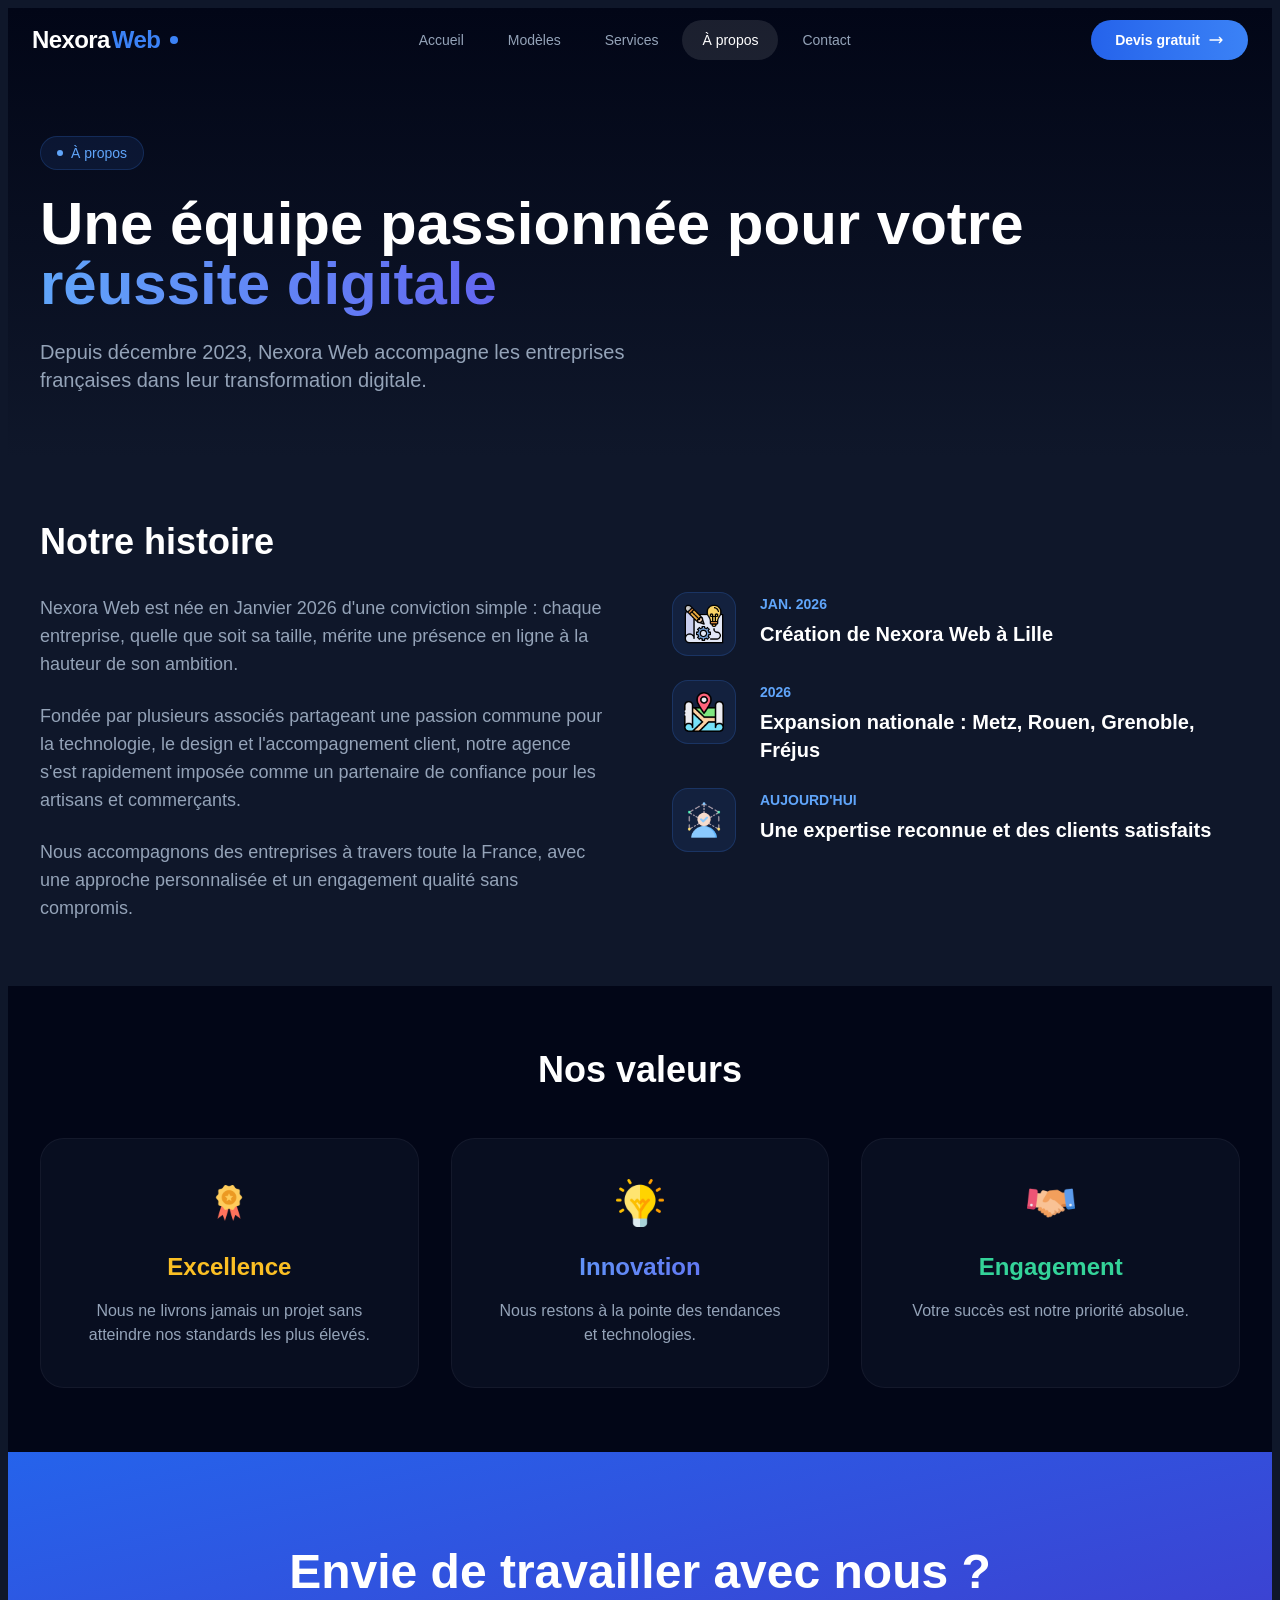
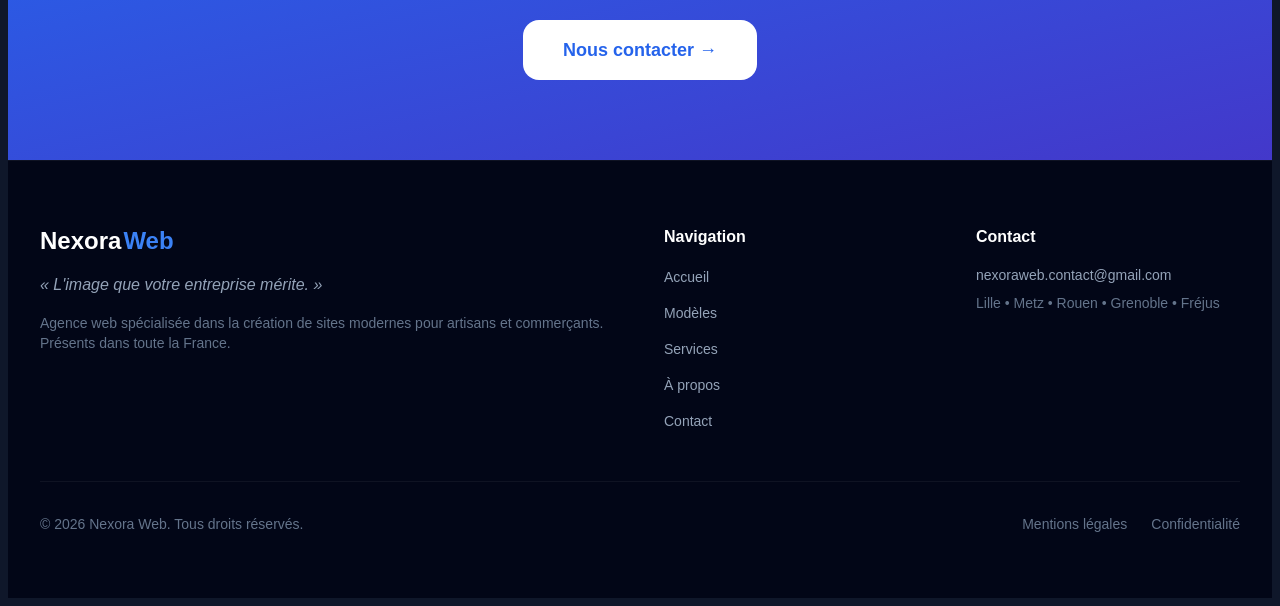
==== commit 243b7c6e: "add icon on about page, change marginB H2 section contact us" ====
--- a/about.html
+++ b/about.html
@@ -42,7 +42,7 @@
                         Notre histoire
                     </h2>
                     <p class="text-lg text-slate-400 mb-6">
-                        Nexora Web est née en décembre 2023 d'une conviction simple :
+                        Nexora Web est née en Janvier 2026 d'une conviction simple :
                         chaque entreprise, quelle que soit sa taille, mérite une
                         présence en ligne à la hauteur de son ambition.
                     </p>
@@ -60,36 +60,30 @@
                     </div>
                     <div class="space-y-6">
                     <div class="flex gap-6 items-start">
-                        <div
-                        class="w-16 h-16 bg-blue-500/10 border border-blue-500/20 rounded-2xl flex items-center justify-center text-2xl shrink-0"
-                        >
-                        🚀
+                        <div class="w-16 h-16 bg-blue-500/10 border border-blue-500/20 rounded-2xl flex items-center justify-center text-2xl shrink-0">
+                            <img src="./assets/icon/creation.png" alt="Création" class="h-10 mx-auto  object-contain">
                         </div>
                         <div>
-                        <span class="text-blue-400 font-bold text-sm">DÉC. 2023</span>
+                        <span class="text-blue-400 font-bold text-sm">JAN. 2026</span>
                         <p class="text-xl text-white font-semibold mt-1">
                             Création de Nexora Web à Lille
                         </p>
                         </div>
                     </div>
                     <div class="flex gap-6 items-start">
-                        <div
-                        class="w-16 h-16 bg-blue-500/10 border border-blue-500/20 rounded-2xl flex items-center justify-center text-2xl shrink-0"
-                        >
-                        📍
+                        <div class="w-16 h-16 bg-blue-500/10 border border-blue-500/20 rounded-2xl flex items-center justify-center text-2xl shrink-0">
+                            <img src="./assets/icon/position.png" alt="Création" class="h-10 mx-auto  object-contain">
                         </div>
                         <div>
-                        <span class="text-blue-400 font-bold text-sm">2024</span>
+                        <span class="text-blue-400 font-bold text-sm">2026</span>
                         <p class="text-xl text-white font-semibold mt-1">
                             Expansion nationale : Metz, Rouen, Grenoble, Fréjus
                         </p>
                         </div>
                     </div>
                     <div class="flex gap-6 items-start">
-                        <div
-                        class="w-16 h-16 bg-blue-500/10 border border-blue-500/20 rounded-2xl flex items-center justify-center text-2xl shrink-0"
-                        >
-                        🏆
+                        <div class="w-16 h-16 bg-blue-500/10 border border-blue-500/20 rounded-2xl flex items-center justify-center text-2xl shrink-0">
+                            <img src="./assets/icon/expertise.png" alt="Création" class="h-10 mx-auto  object-contain">
                         </div>
                         <div>
                         <span class="text-blue-400 font-bold text-sm"
@@ -114,7 +108,9 @@
                     <div
                     class="p-10 bg-slate-900/50 rounded-3xl border border-white/5 text-center"
                     >
-                    <div class="text-6xl mb-6">⭐</div>
+                    <div class="text-6xl mb-6">
+                        <img src="./assets/icon/excellence.png" alt="Création" class="h-12 mx-auto  object-contain">
+                    </div>
                     <h3 class="text-2xl font-bold text-amber-400 mb-4">Excellence</h3>
                     <p class="text-slate-400">
                         Nous ne livrons jamais un projet sans atteindre nos standards
@@ -124,7 +120,9 @@
                     <div
                     class="p-10 bg-slate-900/50 rounded-3xl border border-white/5 text-center"
                     >
-                    <div class="text-6xl mb-6">💡</div>
+                    <div class="text-6xl mb-6">
+                        <img src="./assets/icon/innovation.png" alt="Création" class="h-12 mx-auto  object-contain">
+                    </div>
                     <h3 class="text-2xl font-bold gradient-text mb-4">Innovation</h3>
                     <p class="text-slate-400">
                         Nous restons à la pointe des tendances et technologies.
@@ -133,7 +131,9 @@
                     <div
                     class="p-10 bg-slate-900/50 rounded-3xl border border-white/5 text-center"
                     >
-                    <div class="text-6xl mb-6">🤝</div>
+                    <div class="text-6xl mb-6">
+                        <img src="./assets/icon/engagement.png" alt="Création" class="h-12 mx-auto  object-contain">
+                    </div>
                     <h3 class="text-2xl font-bold text-emerald-400 mb-4">
                         Engagement
                     </h3>
@@ -147,15 +147,15 @@
 
             <section class="py-24 bg-gradient-to-br from-blue-600 to-indigo-700">
                 <div class="max-w-4xl mx-auto px-6 text-center">
-                <h2 class="text-4xl md:text-5xl font-black text-white mb-6">
-                    Envie de travailler avec nous ?
-                </h2>
-                <a
-                    href="./contact.html"
-                    class="px-10 py-5 bg-white text-blue-600 font-bold text-lg rounded-2xl hover:shadow-2xl transition-all"
-                >
-                    Nous contacter →
-                </a>
+                    <h2 class="text-4xl md:text-5xl font-black text-white mb-10">
+                        Envie de travailler avec nous ?
+                    </h2>
+                    <a
+                        href="./contact.html"
+                        class=" px-10 py-5  bg-white text-blue-600 font-bold text-lg rounded-2xl hover:shadow-2xl transition-all"
+                    >
+                        Nous contacter →
+                    </a>
                 </div>
             </section>
         </div>
--- a/assets/css/base.css
+++ b/assets/css/base.css
@@ -1677,6 +1677,11 @@
     color: rgb(96 165 250 / var(--tw-text-opacity, 1));
 }
 
+.text-yellow-400 {
+    --tw-text-opacity: 1;
+    color: rgb(255 211 33 / var(--tw-text-opacity, 1));
+}
+
 .text-blue-500 {
     --tw-text-opacity: 1;
     color: rgb(59 130 246 / var(--tw-text-opacity, 1));
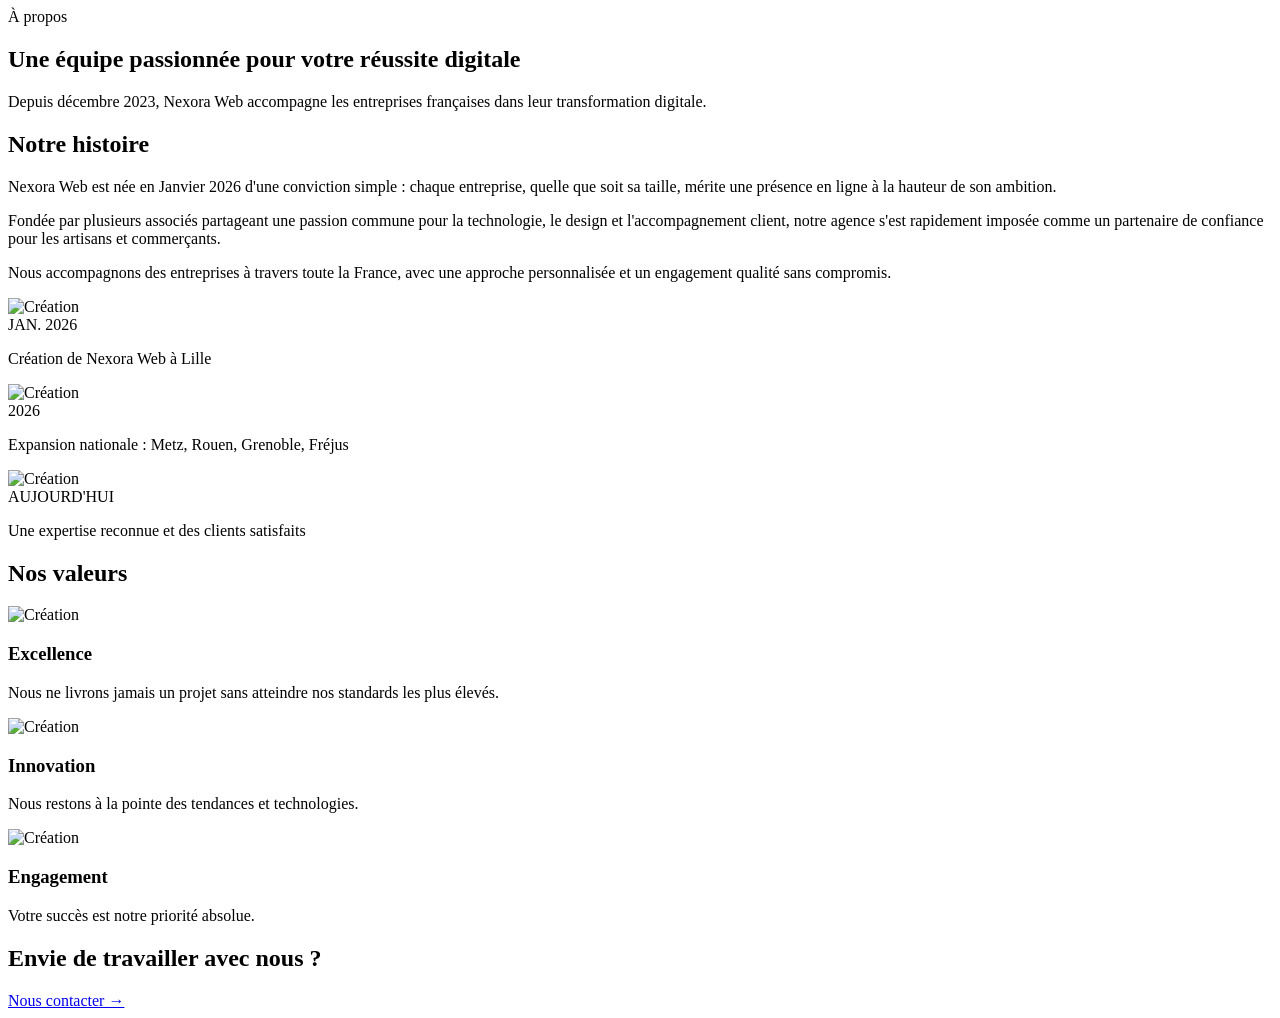
==== commit ef8f1f92: "change link nav" ====
--- a/about.html
+++ b/about.html
@@ -4,6 +4,7 @@
     <meta charset="UTF-8">
     <meta name="viewport" content="width=device-width, initial-scale=1.0">
     <title>à propos</title>
+    <base href="/NexoraWeb/">
     <link href="./assets/css/base.css" rel="stylesheet"/>
 </head>
 <body class="home">
